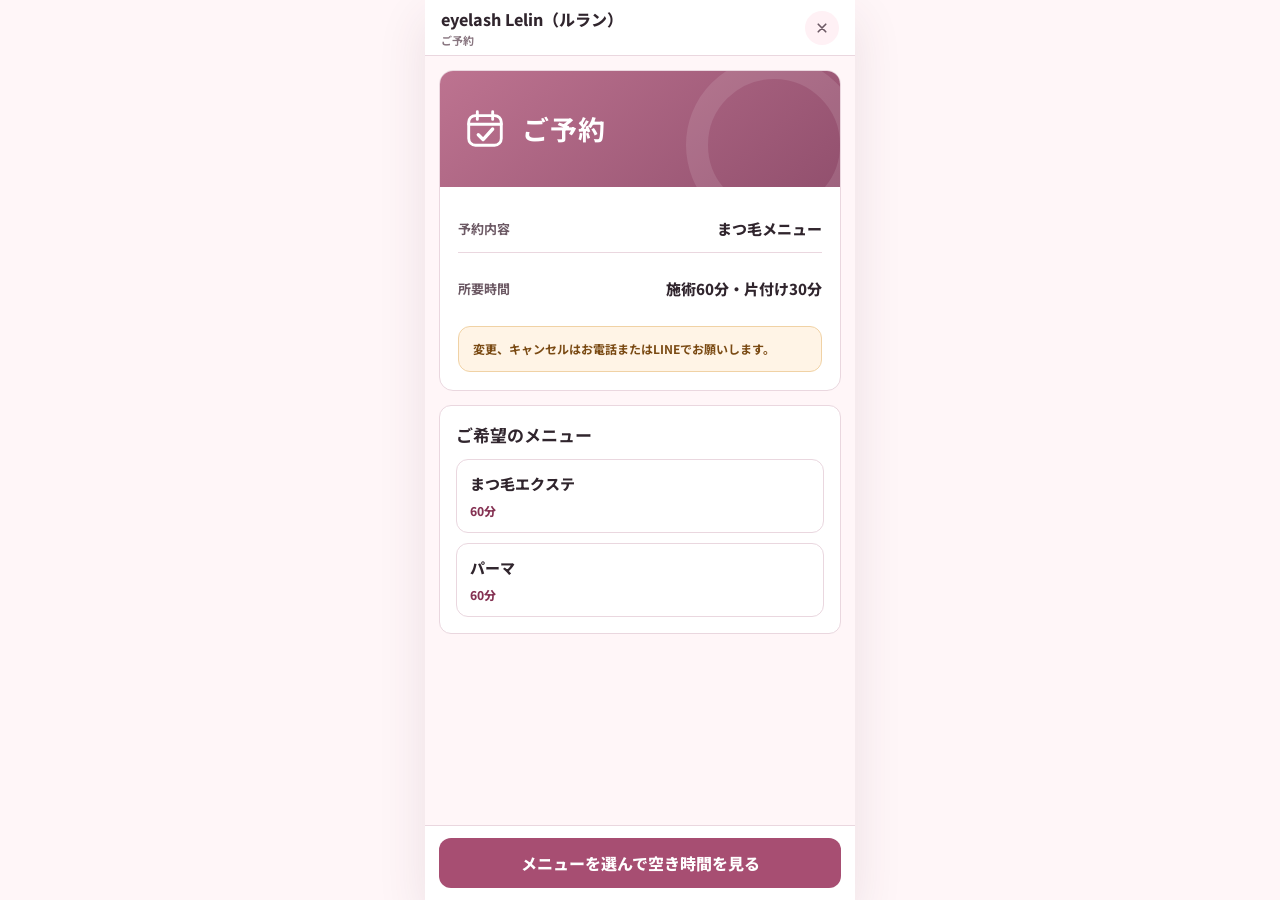
==== index.html @ 2c5849b0 "feat: prepare Lelin reservation frontend" ====
<!DOCTYPE html>
<html lang="ja">
<head>
  <meta charset="UTF-8">
  <script>
    // Hide transitional pages, but let LIFF consume the original URL before routing.
    (function () {
      var params = new URLSearchParams(window.location.search);
      var mode = params.get('mode');
      if (!mode && params.get('liff.state')) {
        try {
          var state = decodeURIComponent(params.get('liff.state'));
          var start = state.indexOf('?');
          mode = new URLSearchParams(start >= 0 ? state.slice(start + 1) : state.replace(/^\?/, '')).get('mode');
        } catch (error) { /* Leave malformed launches to the existing application. */ }
      }
      var authReturn = params.has('liff.state') || params.has('code') || params.has('liffClientId');
      var manage = mode === 'manage';
      try {
        var saved = JSON.parse(sessionStorage.getItem('reservationManagementLaunch') || 'null');
        if (!mode && authReturn && saved && Date.now() - saved.at < 600000 && Date.now() >= saved.at) manage = true;
        if (manage) sessionStorage.setItem('reservationManagementLaunch', JSON.stringify({at:Date.now()}));
        else if (!authReturn) sessionStorage.removeItem('reservationManagementLaunch');
      } catch (error) { /* Storage can be unavailable; URL routing remains usable. */ }
      window.reservationLaunch = {manage:manage, authReturn:authReturn};
      if (manage || authReturn) {
        document.documentElement.style.visibility = 'hidden';
      }
    })();
  </script>
  <meta name="viewport" content="width=device-width, initial-scale=1.0, viewport-fit=cover">
  <title>LINE予約</title>
  <link rel="preconnect" href="https://fonts.googleapis.com">
  <link rel="preconnect" href="https://fonts.gstatic.com" crossorigin>
  <link href="https://fonts.googleapis.com/css2?family=Noto+Sans+JP:wght@400;500;700;800&display=swap" rel="stylesheet">
  <link rel="stylesheet" href="style.css?v=20260829-1">
  <script src="config.js?v=20260907-1"></script>
</head>
<body>
  <main class="phone">
    <header class="topbar">
      <div class="topbar__title">
        <strong data-config="STORE_NAME">店舗名</strong>
        <span data-config="HEADER_SUBTITLE">予約受付</span>
      </div>
      <button class="topbar__close" type="button" aria-label="閉じる" data-action="close">
        <svg viewBox="0 0 24 24" fill="none" aria-hidden="true">
          <path d="M7 7l10 10M17 7L7 17" stroke="currentColor" stroke-width="2.2" stroke-linecap="round"/>
        </svg>
      </button>
    </header>


    <section class="screen is-active" data-screen="home">
      <div class="content">
        <article class="hero">
          <div class="hero__visual">
            <svg class="hero__icon" viewBox="0 0 48 48" fill="none" aria-hidden="true">
              <rect x="7" y="10" width="34" height="31" rx="7" stroke="currentColor" stroke-width="3"/>
              <path d="M7 19h34M16 6v8M32 6v8" stroke="currentColor" stroke-width="3" stroke-linecap="round"/>
              <path d="m17 30 5 5 10-11" stroke="currentColor" stroke-width="3.5" stroke-linecap="round" stroke-linejoin="round"/>
            </svg>
            <h1>ご予約</h1>
          </div>
          <div class="hero__body">
            <ul class="service-card">
              <li>
                <span>予約内容</span>
                <strong data-config="SERVICE_NAME">サービス名</strong>
              </li>
              <li>
                <span>所要時間</span>
                <strong data-config="SERVICE_DURATION_LABEL">60分</strong>
              </li>
            </ul>
            <p class="important-notice" data-config="RESERVATION_NOTICE">
              変更、キャンセルはお電話またはLINEでお願いします。
            </p>
          </div>
        </article>
        <section class="menu-section" id="menuSection" hidden>
          <h2>ご希望のメニュー</h2>
          <div class="menu-list" id="menuList"></div>
        </section>
      </div>
      <div class="fixed-action">
        <button class="primary" type="button" data-action="start" id="startButton">空き時間を見る</button>
      </div>
    </section>

    <section class="screen" data-screen="loading">
      <div class="loading" role="status" aria-live="polite">
        <div>
          <div class="spinner"></div>
          <h2>空き時間を確認しています</h2>
          <p>現在受付できる日時を読み込んでいます</p>
        </div>
      </div>
    </section>

    <section class="screen" data-screen="slots">
      <div class="content">
        <div class="step" aria-label="予約ステップ">
          <div class="step__item is-current"><span class="step__dot">1</span><span>日時</span></div>
          <div class="step__item"><span class="step__dot">2</span><span>入力</span></div>
          <div class="step__item"><span class="step__dot">3</span><span>完了</span></div>
        </div>

        <button class="text-button" type="button" data-action="home">戻る</button>
        <h2 class="page-title">ご来店日時をお選びください</h2>

        <div class="week-nav" aria-label="表示期間の切り替え">
          <button class="week-nav__button" type="button" data-action="prevWeek" id="prevWeekButton">前の週</button>
          <div class="week-nav__range" id="weekRange">表示期間</div>
          <button class="week-nav__button" type="button" data-action="nextWeek" id="nextWeekButton">次の週</button>
        </div>

        <div class="week-loading" id="weekLoading" role="status" aria-live="polite" hidden>
          <span class="mini-spinner"></span>
          <span>空き時間を読み込んでいます</span>
        </div>

        <section class="availability-card" aria-label="空き状況一覧">
          <div class="availability-card__head">
            <div>
              <strong id="slotHeading">直近1週間の空き時間</strong>
              <span>ご都合のよい○をタップしてください</span>
            </div>
            <div class="availability-legend">
              <div>○ 空き</div>
              <div>× 予約不可</div>
            </div>
          </div>
          <div class="availability-grid" id="availabilityGrid"></div>
        </section>
      </div>
    </section>

    <section class="screen" data-screen="form">
      <div class="content">
        <div class="step" aria-label="予約ステップ">
          <div class="step__item is-done"><span class="step__dot">1</span><span>日時</span></div>
          <div class="step__item is-current"><span class="step__dot">2</span><span>入力</span></div>
          <div class="step__item"><span class="step__dot">3</span><span>完了</span></div>
        </div>

        <h2 class="page-title">お客様情報の入力</h2>

        <form class="form-card" id="reservationForm" novalidate>
          <div class="selected">
            <div>
              <span>選択日時</span>
              <strong id="selectedDateTime">未選択</strong>
              <em id="selectedMenuName"></em>
            </div>
            <button class="text-button" type="button" data-action="backToSlots">変更</button>
          </div>

          <div class="fields">
            <div class="field">
              <label for="guestName">お名前</label>
              <input id="guestName" name="guestName" type="text" autocomplete="name" placeholder="お名前" maxlength="100" required>
              <small id="savedNameHint">初回のみお名前をご入力ください。次回から同じLINEアカウントで再利用できます。お名前はいつでも修正できます。</small>
            </div>
          </div>

          <div class="confirming" id="submitLoading" role="status" aria-live="polite">
            <span class="mini-spinner"></span>
            <span>選択した日時の空きを確認しています</span>
          </div>
          <p class="important-notice important-notice--form" data-config="RESERVATION_NOTICE">
            変更、キャンセルはお電話またはLINEでお願いします。
          </p>
        </form>
      </div>
      <div class="fixed-action">
        <button class="primary" type="submit" form="reservationForm" id="submitButton">予約を確定する</button>
      </div>
    </section>

    <section class="screen" data-screen="complete">
      <div class="content">
        <div class="step" aria-label="予約ステップ">
          <div class="step__item is-done"><span class="step__dot">1</span><span>日時</span></div>
          <div class="step__item is-done"><span class="step__dot">2</span><span>入力</span></div>
          <div class="step__item is-current"><span class="step__dot">3</span><span>完了</span></div>
        </div>

        <article class="complete-card">
          <div class="complete-mark" aria-hidden="true">
            <svg viewBox="0 0 24 24" fill="none">
              <path d="M5 12.5l4.2 4.2L19.5 6.5" stroke="currentColor" stroke-width="2.4" stroke-linecap="round" stroke-linejoin="round"/>
            </svg>
          </div>
          <h2 id="completeHeading">ご予約ありがとうございます</h2>
          <dl class="complete-summary">
            <div id="completeReservationRow">
              <dt>予約番号</dt>
              <dd id="completeReservationId">-</dd>
            </div>
            <div>
              <dt>日時</dt>
              <dd id="completeDateTime">未選択</dd>
            </div>
            <div>
              <dt>お名前</dt>
              <dd id="completeName">未入力</dd>
            </div>
          </dl>
        </article>
        <p class="contact-note">変更、キャンセルはお電話またはLINEでお願いします。<br><a href="tel:0276613520">0276613520</a></p>
      </div>
      <div class="fixed-action">
        <button class="secondary" type="button" data-action="restart">別の日時を予約する</button>
      </div>
    </section>
  </main>

  <div class="toast" id="toast" role="alert"></div>
  <script src="api-client.js?v=20260907-errors"></script>
  <script src="time-utils.js?v=20260827-1"></script>
  <script src="app.js?v=20260909-slot-display"></script>
</body>
</html>
---- style.css ----
:root {
  --line: #a74e72;
  --line-dark: #853253;
  --ink: #30252d;
  --sub: #6c5964;
  --weak: #897680;
  --bg: #fff6f8;
  --paper: #ffffff;
  --soft: #fff1f5;
  --soft-green: #fce7ef;
  --border: #ead7df;
  --border-strong: #d6b7c4;
  --danger: #b74b55;
  --danger-bg: #fff0f1;
  --amber: #b36a1d;
  --amber-bg: #fff4e6;
  --radius: 12px;
  --shadow: 0 18px 46px rgba(84, 41, 60, 0.11);
}
[hidden] {
  display: none !important;
}

* { box-sizing: border-box; }
html, body { min-height: 100%; margin: 0; }
body {
  font-family: "Noto Sans JP", "Yu Gothic", "Meiryo", sans-serif;
  color: var(--ink);
  background: var(--bg);
  letter-spacing: 0;
}
button, input, textarea { font: inherit; }
button { border: 0; cursor: pointer; }
button:disabled { cursor: not-allowed; }

.phone {
  width: min(100%, 430px);
  min-height: 100vh;
  margin: 0 auto;
  background: var(--paper);
  box-shadow: var(--shadow);
}
.topbar {
  position: sticky;
  top: 0;
  z-index: 5;
  display: flex;
  align-items: center;
  justify-content: space-between;
  height: 56px;
  padding: 0 16px;
  border-bottom: 1px solid var(--border);
  background: rgba(255,255,255,0.96);
}
.topbar__title { min-width: 0; }
.topbar__title strong {
  display: block;
  overflow: hidden;
  color: var(--ink);
  font-size: 16px;
  font-weight: 800;
  text-overflow: ellipsis;
  white-space: nowrap;
}
.topbar__title span {
  display: block;
  margin-top: 1px;
  color: var(--weak);
  font-size: 11px;
  font-weight: 700;
}
.topbar__close {
  display: grid;
  flex: 0 0 34px;
  width: 34px;
  height: 34px;
  place-items: center;
  border-radius: 50%;
  background: var(--soft);
  color: var(--sub);
}
.topbar__close svg { width: 18px; height: 18px; }

.screen {
  display: none;
  min-height: calc(100vh - 56px);
  background: var(--bg);
}
.screen.is-active { display: block; }
.content { padding: 14px 14px 104px; }

.preview-notice {
  margin: 12px 14px 0;
  padding: 10px 12px;
  border: 1px solid #f2d58a;
  border-radius: 10px;
  background: #fff8e5;
  color: #72520b;
  font-size: 13px;
  font-weight: 700;
  text-align: center;
}
.contact-note {
  margin: 16px 2px;
  padding: 16px;
  border: 1px solid var(--border);
  border-radius: var(--radius);
  background: var(--paper);
  color: var(--sub);
  line-height: 1.8;
  text-align: center;
}
.contact-note a { color: var(--line-dark); font-weight: 800; }
#savedNameHint { color: var(--sub); font-size: 12px; line-height: 1.6; }

.hero {
  overflow: hidden;
  border: 1px solid var(--border);
  border-radius: 14px;
  background: var(--paper);
}
.hero__visual {
  position: relative;
  display: flex;
  min-height: 116px;
  align-items: center;
  gap: 14px;
  padding: 20px 22px;
  overflow: hidden;
  background: linear-gradient(140deg, #bd7390, #92506e);
  color: #fff;
}
.hero__visual::after {
  position: absolute;
  right: -22px;
  bottom: -46px;
  width: 132px;
  height: 132px;
  border: 22px solid rgba(255,255,255,0.11);
  border-radius: 50%;
  content: "";
}
.hero__icon {
  position: relative;
  z-index: 1;
  width: 46px;
  height: 46px;
  flex: 0 0 auto;
}
.hero h1 {
  position: relative;
  z-index: 1;
  margin: 0;
  font-size: 27px;
  line-height: 1.3;
  letter-spacing: 0.04em;
}
.hero__body { padding: 18px; }
.service-card {
  display: grid;
  gap: 12px;
  margin: 0;
  padding: 0;
  list-style: none;
}
.service-card li {
  display: flex;
  align-items: center;
  justify-content: space-between;
  gap: 12px;
  padding: 13px 0;
  border-bottom: 1px solid var(--border);
}
.service-card li:last-child { border-bottom: 0; }
.service-card span {
  color: var(--sub);
  font-size: 13px;
  font-weight: 700;
}
.service-card strong {
  color: var(--ink);
  font-size: 15px;
  font-weight: 800;
  text-align: right;
}
.menu-section {
  margin-top: 14px;
  padding: 16px;
  border: 1px solid var(--border);
  border-radius: 12px;
  background: var(--paper);
}
.menu-section h2 {
  margin: 0 0 12px;
  font-size: 17px;
  letter-spacing: 0;
}
.menu-list {
  display: grid;
  gap: 10px;
}
.menu-card {
  width: 100%;
  padding: 13px;
  border: 1px solid var(--border);
  border-radius: var(--radius);
  background: #fff;
  color: var(--ink);
  text-align: left;
}
.menu-card.is-selected {
  border-color: var(--line);
  background: var(--soft-green);
  box-shadow: inset 0 0 0 1px var(--line);
}
.menu-card strong {
  display: block;
  font-size: 15px;
  font-weight: 800;
}
.menu-card span {
  display: block;
  margin-top: 5px;
  color: var(--sub);
  font-size: 12px;
  font-weight: 700;
  line-height: 1.55;
}
.menu-card small {
  display: block;
  margin-top: 8px;
  color: var(--line-dark);
  font-size: 12px;
  font-weight: 800;
}
.extension-menu {
  display: grid;
  gap: 12px;
}
.extension-menu__base {
  padding: 13px;
  border: 1px solid var(--border);
  border-radius: var(--radius);
  background: var(--soft-green);
}
.extension-menu__base span,
.extension-menu__base strong,
.extension-menu__base small {
  display: block;
}
.extension-menu__base span {
  color: var(--sub);
  font-size: 11px;
  font-weight: 800;
}
.extension-menu__base strong {
  margin-top: 4px;
  font-size: 16px;
}
.extension-menu__base small {
  margin-top: 6px;
  color: var(--line-dark);
  font-size: 12px;
  font-weight: 800;
}
.extension-menu label {
  font-size: 13px;
  font-weight: 800;
}
.extension-menu__select {
  width: 100%;
  min-height: 48px;
  padding: 0 12px;
  border: 1px solid var(--border);
  border-radius: var(--radius);
  background: #fff;
  color: var(--ink);
  font: inherit;
  font-weight: 700;
}
.extension-menu__select:focus {
  border-color: var(--line);
  outline: 2px solid rgba(40, 156, 113, 0.16);
}
.extension-menu p {
  margin: -2px 0 0;
  color: var(--sub);
  font-size: 12px;
  font-weight: 700;
  line-height: 1.55;
}

.fixed-action {
  position: fixed;
  right: 0;
  bottom: 0;
  left: 0;
  z-index: 4;
  width: min(100%, 430px);
  margin: 0 auto;
  padding: 12px 14px calc(12px + env(safe-area-inset-bottom));
  border-top: 1px solid var(--border);
  background: rgba(255,255,255,0.98);
}
.primary, .secondary, .text-button {
  display: inline-flex;
  align-items: center;
  justify-content: center;
  width: 100%;
  min-height: 50px;
  border-radius: var(--radius);
  font-weight: 800;
  letter-spacing: 0;
}
.primary { background: var(--line); color: #fff; }
.primary:active { background: var(--line-dark); }
.secondary {
  border: 1px solid var(--border-strong);
  background: var(--paper);
  color: var(--ink);
}
.text-button {
  width: auto;
  min-height: 36px;
  padding: 0 4px;
  background: transparent;
  color: var(--sub);
  font-size: 14px;
}

.step {
  display: grid;
  grid-template-columns: repeat(3, 1fr);
  gap: 8px;
  padding: 12px 2px 16px;
}
.step__item {
  display: grid;
  gap: 6px;
  justify-items: center;
  color: var(--weak);
  font-size: 11px;
  font-weight: 800;
}
.step__dot {
  display: grid;
  width: 28px;
  height: 28px;
  place-items: center;
  border: 1px solid var(--border-strong);
  border-radius: 50%;
  background: var(--paper);
  color: inherit;
  font-size: 12px;
}
.step__item.is-current,
.step__item.is-done { color: var(--line-dark); }
.step__item.is-current .step__dot,
.step__item.is-done .step__dot {
  border-color: var(--line);
  background: var(--line);
  color: #fff;
}

.page-title {
  margin: 2px 0 14px;
  font-size: 24px;
  line-height: 1.35;
  letter-spacing: 0;
}
.loading {
  display: grid;
  min-height: calc(100vh - 56px);
  place-items: center;
  padding: 28px;
  text-align: center;
}
.spinner, .mini-spinner {
  border: 4px solid #dff4e8;
  border-top-color: var(--line);
  border-radius: 50%;
  animation: spin 0.82s linear infinite;
}
.spinner { width: 58px; height: 58px; margin: 0 auto 18px; }
.mini-spinner { width: 18px; height: 18px; border-width: 3px; }
@keyframes spin { to { transform: rotate(360deg); } }
.loading h2 { margin: 0; font-size: 21px; letter-spacing: 0; }
.loading p {
  margin: 8px 0 0;
  color: var(--sub);
  font-size: 13px;
  font-weight: 700;
}

.notice {
  display: flex;
  align-items: center;
  gap: 8px;
  margin: 0 0 12px;
  padding: 10px 12px;
  border: 1px solid #f0d2a5;
  border-radius: var(--radius);
  background: var(--amber-bg);
  color: var(--amber);
  font-size: 12px;
  font-weight: 800;
}
.important-notice {
  margin: 14px 0 0;
  padding: 12px 14px;
  border: 1px solid #f0d2a5;
  border-radius: var(--radius);
  background: var(--amber-bg);
  color: #7a4a13;
  font-size: 12px;
  font-weight: 700;
  line-height: 1.7;
}
.important-notice--form {
  margin: 18px 18px 0;
}
.week-nav {
  display: grid;
  grid-template-columns: 82px 1fr 82px;
  gap: 8px;
  align-items: center;
  margin: 0 0 12px;
}
.week-nav__button {
  min-height: 38px;
  border: 1px solid var(--border-strong);
  border-radius: var(--radius);
  background: var(--paper);
  color: var(--ink);
  font-size: 12px;
  font-weight: 800;
}
.week-nav__button:disabled {
  border-color: var(--border);
  background: #f3f6f4;
  color: var(--weak);
}
.week-nav__range {
  min-width: 0;
  color: var(--ink);
  font-size: 14px;
  font-weight: 800;
  line-height: 1.35;
  text-align: center;
}
.week-loading {
  display: flex;
  align-items: center;
  justify-content: center;
  gap: 8px;
  min-height: 38px;
  margin: -4px 0 12px;
  color: var(--sub);
  font-size: 12px;
  font-weight: 800;
}
.availability-card {
  overflow: hidden;
  border: 1px solid var(--border);
  border-radius: 12px;
  background: var(--paper);
}
.availability-card__head {
  display: flex;
  align-items: flex-start;
  justify-content: space-between;
  gap: 10px;
  padding: 13px 14px;
  border-bottom: 1px solid var(--border);
}
.availability-card__head strong {
  display: block;
  font-size: 15px;
  font-weight: 800;
}
.availability-card__head span {
  display: block;
  margin-top: 4px;
  color: var(--sub);
  font-size: 12px;
  font-weight: 700;
}
.availability-card__head .availability-inquiry-note {
  max-width: 520px;
  margin-top: 8px;
  color: #8a5a15;
  font-size: 11px;
  line-height: 1.6;
}
.availability-legend {
  flex: 0 0 auto;
  color: var(--sub);
  font-size: 11px;
  font-weight: 800;
  line-height: 1.7;
  text-align: right;
}
.availability-grid {
  display: grid;
  grid-template-columns: 49px repeat(7, minmax(37px, 1fr));
  width: 100%;
}
.availability-cell {
  display: grid;
  place-items: center;
  min-height: 43px;
  border-right: 1px solid var(--border);
  border-bottom: 1px solid var(--border);
  background: var(--paper);
  color: var(--ink);
  text-align: center;
}
.availability-cell:nth-child(8n) { border-right: 0; }
.availability-cell.is-head {
  min-height: 54px;
  background: var(--soft);
  font-size: 11px;
  font-weight: 800;
  line-height: 1.35;
}
.availability-cell.is-head span { display: block; }
.availability-cell.is-head small {
  color: var(--sub);
  font-size: 10px;
  font-weight: 700;
}
.availability-cell.is-time {
  background: var(--soft);
  color: var(--sub);
  font-size: 12px;
  font-weight: 800;
}
.availability-button {
  width: 100%;
  height: 100%;
  min-height: 43px;
  background: transparent;
  color: var(--line-dark);
  font-size: 21px;
  font-weight: 800;
  line-height: 1;
}
.availability-button.is-open:active { background: var(--soft-green); }
.availability-button.is-booked { color: var(--weak); }
.availability-button:disabled { background: #f7f8f7; }

.form-card, .complete-card {
  border: 1px solid var(--border);
  border-radius: 12px;
  background: var(--paper);
}
.selected {
  display: flex;
  align-items: center;
  justify-content: space-between;
  gap: 12px;
  padding: 14px 16px;
  border-bottom: 1px solid var(--border);
  background: var(--soft-green);
}
.selected span {
  display: block;
  color: var(--sub);
  font-size: 12px;
  font-weight: 800;
}
.selected strong {
  display: block;
  margin-top: 4px;
  font-size: 16px;
  font-weight: 800;
  line-height: 1.45;
}
.selected em {
  display: block;
  margin-top: 4px;
  color: var(--sub);
  font-size: 12px;
  font-style: normal;
  font-weight: 800;
}
.fields {
  display: grid;
  gap: 14px;
  padding: 16px;
}
.field { display: grid; gap: 7px; }
.field label, .payment-field legend {
  font-size: 13px;
  font-weight: 800;
}
.field input, .field textarea {
  width: 100%;
  border: 1px solid var(--border-strong);
  border-radius: var(--radius);
  background: #fff;
  color: var(--ink);
  outline: 0;
}
.field input { height: 48px; padding: 0 13px; }
.field textarea {
  min-height: 86px;
  padding: 12px 13px;
  resize: vertical;
}
.field input:focus, .field textarea:focus {
  border-color: var(--line);
  box-shadow: 0 0 0 4px rgba(167,78,114,0.13);
}
.payment-field {
  display: grid;
  gap: 9px;
  margin: 2px 0 0;
  padding: 0;
  border: 0;
}
.payment-option {
  display: grid;
  grid-template-columns: 22px 1fr;
  gap: 10px;
  align-items: start;
  padding: 12px;
  border: 1px solid var(--border);
  border-radius: var(--radius);
  background: #fff;
}
.payment-option input { margin-top: 4px; accent-color: var(--line); }
.payment-option strong {
  display: block;
  font-size: 14px;
  font-weight: 800;
}
.payment-option small {
  display: block;
  margin-top: 3px;
  color: var(--sub);
  font-size: 12px;
  font-weight: 700;
  line-height: 1.5;
}
.confirming {
  display: none;
  align-items: center;
  gap: 10px;
  margin: 0 16px 16px;
  padding: 11px 12px;
  border-radius: var(--radius);
  background: var(--soft);
  color: var(--sub);
  font-size: 12px;
  font-weight: 800;
}
.confirming.is-visible { display: flex; }
.complete-card {
  padding: 28px 18px 20px;
  text-align: center;
}
.complete-mark {
  display: grid;
  width: 72px;
  height: 72px;
  place-items: center;
  margin: 0 auto 18px;
  border-radius: 50%;
  background: var(--soft-green);
  color: var(--line-dark);
}
.complete-mark svg { width: 38px; height: 38px; }
.complete-card h2 {
  margin: 0;
  font-size: 24px;
  letter-spacing: 0;
}
.complete-summary {
  display: grid;
  gap: 10px;
  margin: 22px 0 0;
  padding: 14px;
  border-radius: var(--radius);
  background: var(--soft);
  text-align: left;
}
.complete-summary div {
  display: grid;
  grid-template-columns: 76px 1fr;
  gap: 10px;
  align-items: start;
}
.complete-summary dt {
  color: var(--sub);
  font-size: 13px;
  font-weight: 800;
}
.complete-summary dd {
  margin: 0;
  font-size: 14px;
  font-weight: 800;
  line-height: 1.5;
  word-break: break-word;
}
.toast {
  position: fixed;
  right: 14px;
  bottom: 86px;
  left: 14px;
  z-index: 8;
  width: min(calc(100% - 28px), 402px);
  margin: 0 auto;
  padding: 12px 14px;
  border: 1px solid #f0c6cb;
  border-radius: var(--radius);
  background: var(--danger-bg);
  color: var(--danger);
  font-size: 13px;
  font-weight: 800;
  opacity: 0;
  pointer-events: none;
  transform: translateY(8px);
  transition: opacity 0.16s ease, transform 0.16s ease;
}
.toast.is-visible {
  opacity: 1;
  transform: translateY(0);
}
@media (max-width: 430px) {
  .phone { width: 100%; box-shadow: none; }
}

.management-page { min-height: 100vh; }
.management-content { padding: 14px 14px 40px; }
.management-hero {
  display: flex;
  align-items: center;
  gap: 14px;
  margin-bottom: 14px;
  padding: 19px 18px;
  border-radius: 14px;
  background: linear-gradient(140deg, #bd7390, #92506e);
  color: #fff;
}
.management-hero__icon {
  display: grid;
  width: 48px;
  height: 48px;
  flex: 0 0 48px;
  place-items: center;
  border-radius: 12px;
  background: rgba(255,255,255,0.16);
}
.management-hero__icon svg { width: 32px; height: 32px; }
.management-hero h1 { margin: 0; font-size: 19px; line-height: 1.4; }
.management-hero p { margin: 5px 0 0; font-size: 12px; font-weight: 700; opacity: 0.92; }
.management-heading { margin: 0 0 10px; font-size: 18px; }
.management-policy {
  margin: -2px 0 12px;
  color: var(--sub);
  font-size: 12px;
  font-weight: 700;
  line-height: 1.65;
}
.management-loading {
  display: grid;
  min-height: 260px;
  place-items: center;
  align-content: center;
  gap: 15px;
  border: 1px solid var(--border);
  border-radius: 12px;
  background: #fff;
  color: var(--sub);
}
.management-loading .spinner { margin: 0; }
.reservation-list { display: grid; gap: 12px; }
.reservation-card {
  overflow: hidden;
  border: 1px solid var(--border);
  border-radius: 12px;
  background: #fff;
}
.reservation-card__head {
  display: flex;
  align-items: center;
  justify-content: space-between;
  gap: 10px;
  padding: 11px 14px;
  border-bottom: 1px solid var(--border);
  background: var(--soft-green);
}
.reservation-card__head span { color: var(--sub); font-size: 11px; font-weight: 700; }
.reservation-card__head strong {
  padding: 3px 8px;
  border-radius: 999px;
  background: var(--line);
  color: #fff;
  font-size: 11px;
}
.reservation-card__details { display: grid; gap: 10px; margin: 0; padding: 15px 14px; }
.reservation-card__details div { display: grid; grid-template-columns: 72px 1fr; gap: 8px; }
.reservation-card__details dt { color: var(--sub); font-size: 12px; font-weight: 800; }
.reservation-card__details dd { margin: 0; font-size: 14px; font-weight: 800; line-height: 1.55; }
.cancel-button {
  width: calc(100% - 28px);
  min-height: 45px;
  margin: 0 14px 14px;
  border: 1px solid #df9fa5;
  border-radius: var(--radius);
  background: #fff;
  color: var(--danger);
  font-weight: 800;
}
.reservation-card__deadline {
  margin: 0 14px 14px;
  padding: 11px 12px;
  border-radius: var(--radius);
  background: var(--amber-bg);
  color: #7a4a13;
  font-size: 12px;
  font-weight: 700;
  line-height: 1.65;
}
.management-message {
  padding: 28px 18px;
  border: 1px solid var(--border);
  border-radius: 12px;
  background: #fff;
  text-align: center;
}
.management-message h2 { margin: 0; font-size: 21px; }
.management-message p { margin: 10px 0 20px; color: var(--sub); font-size: 13px; font-weight: 700; line-height: 1.7; }
#cancelledSummary { white-space: pre-line; }
.management-message .secondary { margin-top: 10px; }
.management-message--error { border-color: #f0c6cb; }
.management-link { margin-top: 20px; text-decoration: none; }
.modal-backdrop {
  position: fixed;
  inset: 0;
  z-index: 20;
  display: grid;
  place-items: center;
  padding: 20px;
  background: rgba(16,23,20,0.52);
}
.cancel-modal {
  width: min(100%, 390px);
  padding: 22px 18px 18px;
  border-radius: 14px;
  background: #fff;
  box-shadow: 0 24px 70px rgba(0,0,0,0.24);
}
.cancel-modal h2 { margin: 0; font-size: 20px; line-height: 1.45; }
.cancel-modal > p { margin: 12px 0 0; color: var(--ink); font-size: 14px; font-weight: 800; line-height: 1.65; }
.cancel-modal .cancel-modal__note { color: var(--danger); font-size: 12px; font-weight: 700; }
.cancel-modal__actions { display: grid; grid-template-columns: 1fr 1fr; gap: 9px; margin-top: 20px; }
.danger-button {
  min-height: 50px;
  border-radius: var(--radius);
  background: var(--danger);
  color: #fff;
  font-weight: 800;
}
.danger-button:disabled { opacity: 0.58; }
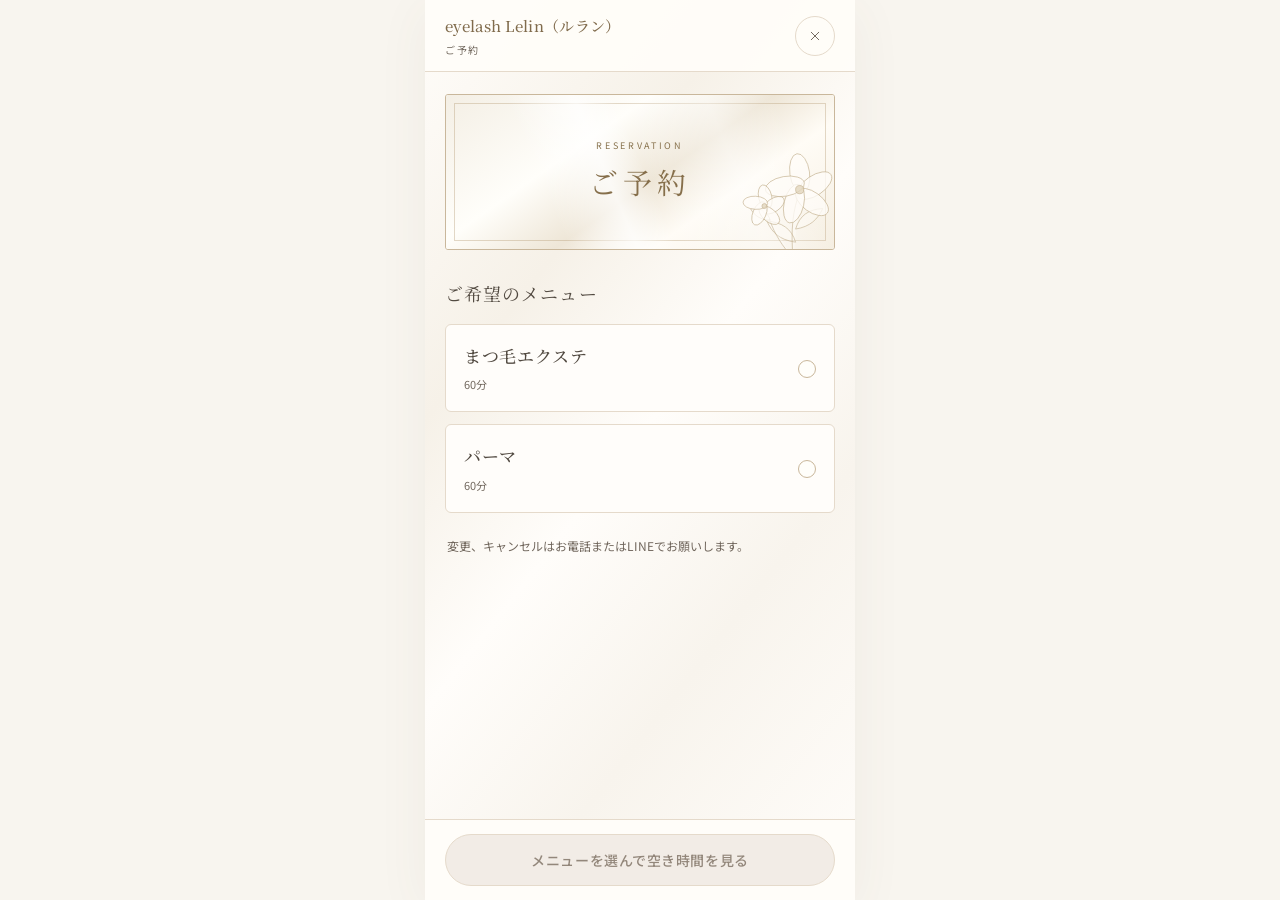
==== commit 2f0fb96a: "Align booking design with Lelin LINE theme" ====
--- a/index.html
+++ b/index.html
@@ -29,11 +29,12 @@
     })();
   </script>
   <meta name="viewport" content="width=device-width, initial-scale=1.0, viewport-fit=cover">
-  <title>LINE予約</title>
+  <meta name="theme-color" content="#f8f5ef">
+  <title>ご予約 | eyelash Lelin</title>
   <link rel="preconnect" href="https://fonts.googleapis.com">
   <link rel="preconnect" href="https://fonts.gstatic.com" crossorigin>
-  <link href="https://fonts.googleapis.com/css2?family=Noto+Sans+JP:wght@400;500;700;800&display=swap" rel="stylesheet">
-  <link rel="stylesheet" href="style.css?v=20260829-1">
+  <link href="https://fonts.googleapis.com/css2?family=Noto+Sans+JP:wght@400;500&family=Noto+Serif+JP:wght@400;500&display=swap" rel="stylesheet">
+  <link rel="stylesheet" href="style.css?v=20260929-lelin-1">
   <script src="config.js?v=20260907-1"></script>
 </head>
 <body>
@@ -45,7 +46,7 @@
       </div>
       <button class="topbar__close" type="button" aria-label="閉じる" data-action="close">
         <svg viewBox="0 0 24 24" fill="none" aria-hidden="true">
-          <path d="M7 7l10 10M17 7L7 17" stroke="currentColor" stroke-width="2.2" stroke-linecap="round"/>
+          <path d="M7 7l10 10M17 7L7 17" stroke="currentColor" stroke-width="1.3" stroke-linecap="round"/>
         </svg>
       </button>
     </header>
@@ -55,33 +56,35 @@
       <div class="content">
         <article class="hero">
           <div class="hero__visual">
-            <svg class="hero__icon" viewBox="0 0 48 48" fill="none" aria-hidden="true">
-              <rect x="7" y="10" width="34" height="31" rx="7" stroke="currentColor" stroke-width="3"/>
-              <path d="M7 19h34M16 6v8M32 6v8" stroke="currentColor" stroke-width="3" stroke-linecap="round"/>
-              <path d="m17 30 5 5 10-11" stroke="currentColor" stroke-width="3.5" stroke-linecap="round" stroke-linejoin="round"/>
+            <svg class="hero__flower" viewBox="0 0 140 160" fill="none" aria-hidden="true">
+              <g stroke="currentColor" stroke-width="0.75" fill="#fffdf9" fill-opacity="0.78">
+                <path d="M72 154c-3-38-1-60 9-86M75 132c-20-3-29-12-35-26 18 2 30 9 35 26ZM75 116c18-3 27-12 33-25-17 1-28 8-33 25Z" fill-opacity="0.28"/>
+                <ellipse cx="80" cy="48" rx="12" ry="24" transform="rotate(-8 80 48)"/>
+                <ellipse cx="98" cy="63" rx="12" ry="24" transform="rotate(56 98 63)"/>
+                <ellipse cx="95" cy="83" rx="12" ry="23" transform="rotate(126 95 83)"/>
+                <ellipse cx="73" cy="85" rx="12" ry="24" transform="rotate(193 73 85)"/>
+                <ellipse cx="62" cy="64" rx="12" ry="24" transform="rotate(260 62 64)"/>
+                <circle cx="80" cy="68" r="5" fill="#e2d5bb"/>
+                <path d="M71 150c-12-13-21-27-28-46M44 105c-11 0-19-5-24-14 12-1 21 4 24 14Z" fill-opacity="0.28"/>
+                <ellipse cx="38" cy="77" rx="8" ry="15" transform="rotate(-13 38 77)"/>
+                <ellipse cx="48" cy="87" rx="8" ry="15" transform="rotate(56 48 87)"/>
+                <ellipse cx="43" cy="99" rx="8" ry="15" transform="rotate(130 43 99)"/>
+                <ellipse cx="31" cy="97" rx="8" ry="15" transform="rotate(203 31 97)"/>
+                <ellipse cx="26" cy="84" rx="8" ry="15" transform="rotate(273 26 84)"/>
+                <circle cx="37" cy="88" r="3" fill="#e2d5bb"/>
+              </g>
             </svg>
+            <span class="hero__eyebrow" aria-hidden="true">RESERVATION</span>
             <h1>ご予約</h1>
-          </div>
-          <div class="hero__body">
-            <ul class="service-card">
-              <li>
-                <span>予約内容</span>
-                <strong data-config="SERVICE_NAME">サービス名</strong>
-              </li>
-              <li>
-                <span>所要時間</span>
-                <strong data-config="SERVICE_DURATION_LABEL">60分</strong>
-              </li>
-            </ul>
-            <p class="important-notice" data-config="RESERVATION_NOTICE">
-              変更、キャンセルはお電話またはLINEでお願いします。
-            </p>
           </div>
         </article>
         <section class="menu-section" id="menuSection" hidden>
           <h2>ご希望のメニュー</h2>
           <div class="menu-list" id="menuList"></div>
         </section>
+        <p class="home-policy" data-config="RESERVATION_NOTICE">
+          変更、キャンセルはお電話またはLINEでお願いします。
+        </p>
       </div>
       <div class="fixed-action">
         <button class="primary" type="button" data-action="start" id="startButton">空き時間を見る</button>
@@ -192,7 +195,7 @@
               <path d="M5 12.5l4.2 4.2L19.5 6.5" stroke="currentColor" stroke-width="2.4" stroke-linecap="round" stroke-linejoin="round"/>
             </svg>
           </div>
-          <h2 id="completeHeading">ご予約ありがとうございます</h2>
+          <h2 id="completeHeading"><span>ご予約</span><wbr><span>ありがとうございます</span></h2>
           <dl class="complete-summary">
             <div id="completeReservationRow">
               <dt>予約番号</dt>
--- a/style.css
+++ b/style.css
@@ -1,736 +1,200 @@
 :root {
-  --line: #a74e72;
-  --line-dark: #853253;
-  --ink: #30252d;
-  --sub: #6c5964;
-  --weak: #897680;
-  --bg: #fff6f8;
-  --paper: #ffffff;
-  --soft: #fff1f5;
-  --soft-green: #fce7ef;
-  --border: #ead7df;
-  --border-strong: #d6b7c4;
-  --danger: #b74b55;
-  --danger-bg: #fff0f1;
-  --amber: #b36a1d;
-  --amber-bg: #fff4e6;
-  --radius: 12px;
-  --shadow: 0 18px 46px rgba(84, 41, 60, 0.11);
-}
-[hidden] {
-  display: none !important;
-}
-
+  --line: #af9575;
+  --line-dark: #786347;
+  --ink: #514940;
+  --sub: #71675d;
+  --weak: #958c82;
+  --bg: #f8f5ef;
+  --paper: #fffdfa;
+  --soft: #f5f0e9;
+  --soft-green: #f4e8e4;
+  --border: #e5dacb;
+  --border-strong: #c9b79b;
+  --danger: #995457;
+  --danger-bg: #fff4f2;
+  --amber: #846b49;
+  --amber-bg: #f8f2e8;
+  --radius: 6px;
+  --shadow: 0 10px 50px rgba(107, 90, 65, 0.06);
+  --serif: "Noto Serif JP", "Yu Mincho", "Hiragino Mincho ProN", serif;
+}
+[hidden] { display: none !important; }
 * { box-sizing: border-box; }
 html, body { min-height: 100%; margin: 0; }
 body {
   font-family: "Noto Sans JP", "Yu Gothic", "Meiryo", sans-serif;
+  font-size: 14px;
+  font-weight: 400;
+  line-height: 1.7;
   color: var(--ink);
   background: var(--bg);
-  letter-spacing: 0;
-}
-button, input, textarea { font: inherit; }
-button { border: 0; cursor: pointer; }
+  -webkit-text-size-adjust: 100%;
+}
+button, input, textarea, select { font: inherit; }
+button { border: 0; cursor: pointer; -webkit-tap-highlight-color: transparent; }
 button:disabled { cursor: not-allowed; }
-
+button:focus-visible, a:focus-visible { outline: 2px solid var(--line-dark); outline-offset: 3px; }
+h1, h2 { font-family: var(--serif); font-weight: 400; }
 .phone {
   width: min(100%, 430px);
   min-height: 100vh;
   margin: 0 auto;
-  background: var(--paper);
+  background: linear-gradient(128deg, #fffdfa 0%, #f6f1e8 29%, #fffdfa 49%, #f8f4ed 70%, #fffdfa 100%);
   box-shadow: var(--shadow);
 }
 .topbar {
-  position: sticky;
-  top: 0;
-  z-index: 5;
-  display: flex;
-  align-items: center;
-  justify-content: space-between;
-  height: 56px;
-  padding: 0 16px;
+  position: sticky; top: 0; z-index: 5;
+  display: flex; align-items: center; justify-content: space-between;
+  min-height: 72px; gap: 10px; padding: 12px 20px;
   border-bottom: 1px solid var(--border);
-  background: rgba(255,255,255,0.96);
+  background: rgba(255, 253, 249, 0.96);
 }
 .topbar__title { min-width: 0; }
 .topbar__title strong {
-  display: block;
-  overflow: hidden;
-  color: var(--ink);
-  font-size: 16px;
-  font-weight: 800;
-  text-overflow: ellipsis;
-  white-space: nowrap;
-}
-.topbar__title span {
-  display: block;
-  margin-top: 1px;
-  color: var(--weak);
-  font-size: 11px;
-  font-weight: 700;
-}
+  display: block; color: #806b4c;
+  font-family: var(--serif); font-size: 15px; font-weight: 500; letter-spacing: 0.02em;
+}
+.topbar__title span { display: block; margin-top: 2px; color: var(--sub); font-size: 10px; letter-spacing: 0.15em; }
 .topbar__close {
-  display: grid;
-  flex: 0 0 34px;
-  width: 34px;
-  height: 34px;
-  place-items: center;
-  border-radius: 50%;
-  background: var(--soft);
-  color: var(--sub);
+  display: grid; width: 40px; height: 40px; flex: 0 0 40px; place-items: center;
+  border: 1px solid var(--border); border-radius: 50%; background: transparent; color: var(--sub);
 }
 .topbar__close svg { width: 18px; height: 18px; }
-
-.screen {
-  display: none;
-  min-height: calc(100vh - 56px);
-  background: var(--bg);
-}
+.screen { display: none; min-height: calc(100vh - 72px); }
 .screen.is-active { display: block; }
-.content { padding: 14px 14px 104px; }
-
-.preview-notice {
-  margin: 12px 14px 0;
-  padding: 10px 12px;
-  border: 1px solid #f2d58a;
-  border-radius: 10px;
-  background: #fff8e5;
-  color: #72520b;
-  font-size: 13px;
-  font-weight: 700;
-  text-align: center;
-}
-.contact-note {
-  margin: 16px 2px;
-  padding: 16px;
-  border: 1px solid var(--border);
-  border-radius: var(--radius);
-  background: var(--paper);
-  color: var(--sub);
-  line-height: 1.8;
-  text-align: center;
-}
-.contact-note a { color: var(--line-dark); font-weight: 800; }
-#savedNameHint { color: var(--sub); font-size: 12px; line-height: 1.6; }
-
-.hero {
-  overflow: hidden;
-  border: 1px solid var(--border);
-  border-radius: 14px;
-  background: var(--paper);
-}
+.content { padding: 22px 20px calc(116px + env(safe-area-inset-bottom)); }
+.hero { border: 1px solid var(--border-strong); border-radius: 3px; overflow: hidden; }
 .hero__visual {
-  position: relative;
-  display: flex;
-  min-height: 116px;
-  align-items: center;
-  gap: 14px;
-  padding: 20px 22px;
-  overflow: hidden;
-  background: linear-gradient(140deg, #bd7390, #92506e);
-  color: #fff;
+  position: relative; display: flex; flex-direction: column; align-items: center; justify-content: center;
+  min-height: 154px; padding: 27px 22px; overflow: hidden;
+  background: linear-gradient(145deg, #f4efe5 0%, #fffefa 34%, #eee6d7 54%, #fffcf6 70%, #f5eee1 100%);
+  color: #866f4b;
+}
+.hero__visual::before {
+  content: ""; position: absolute; inset: 8px; border: 1px solid rgba(183, 159, 120, 0.4); pointer-events: none;
 }
 .hero__visual::after {
-  position: absolute;
-  right: -22px;
-  bottom: -46px;
-  width: 132px;
-  height: 132px;
-  border: 22px solid rgba(255,255,255,0.11);
-  border-radius: 50%;
-  content: "";
-}
-.hero__icon {
-  position: relative;
-  z-index: 1;
-  width: 46px;
-  height: 46px;
-  flex: 0 0 auto;
-}
-.hero h1 {
-  position: relative;
-  z-index: 1;
-  margin: 0;
-  font-size: 27px;
-  line-height: 1.3;
-  letter-spacing: 0.04em;
-}
-.hero__body { padding: 18px; }
-.service-card {
-  display: grid;
-  gap: 12px;
-  margin: 0;
-  padding: 0;
-  list-style: none;
-}
-.service-card li {
-  display: flex;
-  align-items: center;
-  justify-content: space-between;
-  gap: 12px;
-  padding: 13px 0;
-  border-bottom: 1px solid var(--border);
-}
-.service-card li:last-child { border-bottom: 0; }
-.service-card span {
-  color: var(--sub);
-  font-size: 13px;
-  font-weight: 700;
-}
-.service-card strong {
-  color: var(--ink);
-  font-size: 15px;
-  font-weight: 800;
-  text-align: right;
-}
-.menu-section {
-  margin-top: 14px;
-  padding: 16px;
-  border: 1px solid var(--border);
-  border-radius: 12px;
-  background: var(--paper);
-}
-.menu-section h2 {
-  margin: 0 0 12px;
-  font-size: 17px;
-  letter-spacing: 0;
-}
-.menu-list {
-  display: grid;
-  gap: 10px;
-}
+  content: ""; position: absolute; inset: -70px; transform: rotate(-23deg);
+  background: linear-gradient(90deg, transparent 32%, rgba(255, 255, 255, 0.7) 44%, transparent 51%, rgba(255,255,255,0.4) 67%, transparent 79%);
+  pointer-events: none;
+}
+.hero__flower { position: absolute; right: -15px; bottom: -18px; width: 115px; height: 135px; color: #c2b08e; z-index: 1; }
+.hero__eyebrow { position: relative; z-index: 2; font-size: 9px; letter-spacing: 0.3em; color: #88734e; }
+.hero h1 { position: relative; z-index: 2; margin: 6px 0 0; font-size: 29px; line-height: 1.6; letter-spacing: 0.18em; }
+.menu-section { margin-top: 28px; }
+.menu-section h2 { margin: 0 0 15px; font-size: 18px; letter-spacing: 0.06em; }
+.menu-list { display: grid; gap: 12px; }
 .menu-card {
-  width: 100%;
-  padding: 13px;
-  border: 1px solid var(--border);
-  border-radius: var(--radius);
-  background: #fff;
-  color: var(--ink);
-  text-align: left;
-}
-.menu-card.is-selected {
-  border-color: var(--line);
-  background: var(--soft-green);
-  box-shadow: inset 0 0 0 1px var(--line);
-}
-.menu-card strong {
-  display: block;
-  font-size: 15px;
-  font-weight: 800;
-}
-.menu-card span {
-  display: block;
-  margin-top: 5px;
-  color: var(--sub);
-  font-size: 12px;
-  font-weight: 700;
-  line-height: 1.55;
-}
-.menu-card small {
-  display: block;
-  margin-top: 8px;
-  color: var(--line-dark);
-  font-size: 12px;
-  font-weight: 800;
-}
-.extension-menu {
-  display: grid;
-  gap: 12px;
-}
-.extension-menu__base {
-  padding: 13px;
-  border: 1px solid var(--border);
-  border-radius: var(--radius);
-  background: var(--soft-green);
-}
-.extension-menu__base span,
-.extension-menu__base strong,
-.extension-menu__base small {
-  display: block;
-}
-.extension-menu__base span {
-  color: var(--sub);
-  font-size: 11px;
-  font-weight: 800;
-}
-.extension-menu__base strong {
-  margin-top: 4px;
-  font-size: 16px;
-}
-.extension-menu__base small {
-  margin-top: 6px;
-  color: var(--line-dark);
-  font-size: 12px;
-  font-weight: 800;
-}
-.extension-menu label {
-  font-size: 13px;
-  font-weight: 800;
-}
-.extension-menu__select {
-  width: 100%;
-  min-height: 48px;
-  padding: 0 12px;
-  border: 1px solid var(--border);
-  border-radius: var(--radius);
-  background: #fff;
-  color: var(--ink);
-  font: inherit;
-  font-weight: 700;
-}
-.extension-menu__select:focus {
-  border-color: var(--line);
-  outline: 2px solid rgba(40, 156, 113, 0.16);
-}
-.extension-menu p {
-  margin: -2px 0 0;
-  color: var(--sub);
-  font-size: 12px;
-  font-weight: 700;
-  line-height: 1.55;
-}
-
+  position: relative; width: 100%; min-height: 84px; padding: 17px 47px 17px 18px;
+  border: 1px solid var(--border); border-radius: var(--radius); background: var(--paper);
+  color: var(--ink); text-align: left; transition: background 0.15s ease, border-color 0.15s ease;
+}
+.menu-card::after {
+  content: ""; position: absolute; right: 18px; top: calc(50% - 8px); width: 16px; height: 16px;
+  border: 1px solid var(--border-strong); border-radius: 50%; background: #fffefa;
+}
+.menu-card.is-selected { border-color: #b69b7c; background: #f7ece8; }
+.menu-card.is-selected::after { border-color: var(--line-dark); background: var(--line-dark); box-shadow: inset 0 0 0 4px #f7ece8; }
+.menu-card strong { display: block; font-family: var(--serif); font-size: 17px; font-weight: 500; letter-spacing: 0.04em; }
+.menu-card span { display: block; margin-top: 4px; color: var(--sub); font-size: 12px; }
+.menu-card span:empty { display: none; }
+.menu-card small { display: block; margin-top: 5px; color: var(--sub); font-size: 11px; font-weight: 400; }
+.home-policy { margin: 22px 2px 0; color: var(--sub); font-size: 12px; line-height: 1.9; }
 .fixed-action {
-  position: fixed;
-  right: 0;
-  bottom: 0;
-  left: 0;
-  z-index: 4;
-  width: min(100%, 430px);
-  margin: 0 auto;
-  padding: 12px 14px calc(12px + env(safe-area-inset-bottom));
-  border-top: 1px solid var(--border);
-  background: rgba(255,255,255,0.98);
+  position: fixed; right: 0; bottom: 0; left: 0; z-index: 4; width: min(100%, 430px); margin: 0 auto;
+  padding: 14px 20px calc(14px + env(safe-area-inset-bottom)); border-top: 1px solid var(--border);
+  background: rgba(255, 253, 249, 0.98);
 }
 .primary, .secondary, .text-button {
-  display: inline-flex;
-  align-items: center;
-  justify-content: center;
-  width: 100%;
-  min-height: 50px;
-  border-radius: var(--radius);
-  font-weight: 800;
-  letter-spacing: 0;
-}
-.primary { background: var(--line); color: #fff; }
-.primary:active { background: var(--line-dark); }
-.secondary {
-  border: 1px solid var(--border-strong);
-  background: var(--paper);
-  color: var(--ink);
-}
-.text-button {
-  width: auto;
-  min-height: 36px;
-  padding: 0 4px;
-  background: transparent;
-  color: var(--sub);
-  font-size: 14px;
-}
-
-.step {
-  display: grid;
-  grid-template-columns: repeat(3, 1fr);
-  gap: 8px;
-  padding: 12px 2px 16px;
-}
-.step__item {
-  display: grid;
-  gap: 6px;
-  justify-items: center;
-  color: var(--weak);
-  font-size: 11px;
-  font-weight: 800;
-}
-.step__dot {
-  display: grid;
-  width: 28px;
-  height: 28px;
-  place-items: center;
-  border: 1px solid var(--border-strong);
-  border-radius: 50%;
-  background: var(--paper);
-  color: inherit;
-  font-size: 12px;
-}
-.step__item.is-current,
-.step__item.is-done { color: var(--line-dark); }
-.step__item.is-current .step__dot,
-.step__item.is-done .step__dot {
-  border-color: var(--line);
-  background: var(--line);
-  color: #fff;
-}
-
-.page-title {
-  margin: 2px 0 14px;
-  font-size: 24px;
-  line-height: 1.35;
-  letter-spacing: 0;
-}
-.loading {
-  display: grid;
-  min-height: calc(100vh - 56px);
-  place-items: center;
-  padding: 28px;
-  text-align: center;
-}
-.spinner, .mini-spinner {
-  border: 4px solid #dff4e8;
-  border-top-color: var(--line);
-  border-radius: 50%;
-  animation: spin 0.82s linear infinite;
-}
-.spinner { width: 58px; height: 58px; margin: 0 auto 18px; }
-.mini-spinner { width: 18px; height: 18px; border-width: 3px; }
+  display: inline-flex; align-items: center; justify-content: center; width: 100%; min-height: 52px;
+  border-radius: 999px; font-weight: 500; letter-spacing: 0.04em; line-height: 1.5;
+}
+.primary { border: 1px solid #d5bcb5; background: #ead4ce; color: #58453c; padding: 10px 16px; }
+.primary:active { background: #ddc2b9; }
+.primary:disabled { border-color: var(--border); background: #f2ece6; color: #93877b; }
+.secondary { border: 1px solid var(--border-strong); background: var(--paper); color: var(--line-dark); padding: 10px 16px; }
+.text-button { width: auto; min-height: 44px; padding: 0 6px; border-radius: 4px; background: transparent; color: var(--sub); font-size: 13px; letter-spacing: 0; }
+.step { display: grid; grid-template-columns: repeat(3, 1fr); gap: 8px; padding: 0 4px 22px; }
+.step__item { position: relative; display: grid; gap: 6px; justify-items: center; color: var(--weak); font-size: 10px; }
+.step__item:not(:last-child)::after { content: ""; position: absolute; top: 13px; left: calc(50% + 21px); width: calc(100% - 34px); border-top: 1px solid var(--border); }
+.step__dot { display: grid; width: 27px; height: 27px; place-items: center; border: 1px solid var(--border); border-radius: 50%; background: var(--paper); color: inherit; font-size: 11px; }
+.step__item.is-current, .step__item.is-done { color: var(--line-dark); }
+.step__item.is-current .step__dot { border-color: var(--line); background: #f0e5d4; }
+.step__item.is-done .step__dot { border-color: var(--border-strong); background: #f7f2e9; }
+.page-title { margin: 3px 0 24px; font-size: 21px; line-height: 1.6; letter-spacing: 0.035em; }
+.week-nav { display: grid; grid-template-columns: 62px minmax(0, 1fr) 62px; gap: 6px; align-items: center; margin: 0 0 16px; }
+.week-nav__button { min-height: 44px; border: 1px solid var(--border); border-radius: 999px; background: var(--paper); color: var(--sub); font-size: 11px; padding: 4px; }
+.week-nav__button:disabled { background: #f4f0e9; color: var(--weak); }
+.week-nav__range { min-width: 0; color: var(--ink); font-size: 12px; font-weight: 500; line-height: 1.6; text-align: center; }
+.week-loading { display: flex; align-items: center; justify-content: center; gap: 8px; min-height: 38px; margin: -4px 0 14px; color: var(--sub); font-size: 11px; }
+.availability-card { overflow: hidden; border: 1px solid var(--border); border-radius: var(--radius); background: var(--paper); }
+.availability-card__head { display: flex; align-items: flex-start; justify-content: space-between; gap: 9px; padding: 16px 12px; border-bottom: 1px solid var(--border); }
+.availability-card__head strong { display: block; font-family: var(--serif); font-size: 15px; font-weight: 500; line-height: 1.6; }
+.availability-card__head span { display: block; margin-top: 6px; color: var(--sub); font-size: 10px; line-height: 1.7; }
+.availability-legend { flex: 0 0 auto; color: var(--sub); font-size: 10px; line-height: 1.9; text-align: right; }
+.availability-grid { display: grid; grid-template-columns: 42px repeat(7, minmax(0, 1fr)); width: 100%; }
+.availability-cell { display: grid; place-items: center; min-width: 0; min-height: 47px; border-right: 1px solid var(--border); border-bottom: 1px solid var(--border); background: var(--paper); color: var(--ink); text-align: center; }
+.availability-cell:nth-child(8n) { border-right: 0; }
+.availability-cell:nth-last-child(-n+8) { border-bottom: 0; }
+.availability-cell.is-head { min-height: 55px; background: #f6f1e9; font-size: 10px; line-height: 1.5; }
+.availability-cell.is-head span { display: block; }
+.availability-cell.is-head small { color: var(--sub); font-size: 9px; font-weight: 400; }
+.availability-cell.is-time { background: #faf6ef; color: var(--sub); font-size: 10px; }
+.availability-button { width: 100%; height: 100%; min-height: 47px; padding: 0; background: transparent; color: #806643; font-size: 21px; font-weight: 400; line-height: 1; }
+.availability-button.is-open:active { background: var(--soft-green); }
+.availability-button.is-booked { color: #a3998c; font-size: 16px; }
+.availability-button:disabled { background: #f9f6f1; }
+.form-card, .complete-card { overflow: hidden; border: 1px solid var(--border); border-radius: var(--radius); background: var(--paper); }
+.selected { display: flex; align-items: center; justify-content: space-between; gap: 10px; padding: 19px 17px; border-bottom: 1px solid var(--border); background: #f7eee8; }
+.selected > div { min-width: 0; }
+.selected span { display: block; color: var(--sub); font-size: 11px; }
+.selected strong { display: block; margin-top: 7px; font-family: var(--serif); font-size: 16px; font-weight: 500; line-height: 1.7; }
+.selected em { display: block; margin-top: 4px; color: var(--sub); font-size: 12px; font-style: normal; }
+.selected .text-button { flex: 0 0 auto; }
+.fields { display: grid; gap: 16px; padding: 25px 17px; }
+.field { display: grid; gap: 10px; }
+.field label { font-size: 13px; font-weight: 500; }
+.field input, .field textarea { width: 100%; min-width: 0; border: 1px solid var(--border-strong); border-radius: 4px; background: #fffefa; color: var(--ink); outline: 0; font-size: 16px; }
+.field input { height: 50px; padding: 0 13px; }
+.field textarea { min-height: 86px; padding: 12px 13px; resize: vertical; }
+.field input::placeholder { color: #958c80; }
+.field input:focus, .field textarea:focus { border-color: var(--line-dark); box-shadow: 0 0 0 3px rgba(175,149,117,0.13); }
+#savedNameHint { color: var(--sub); font-size: 11px; line-height: 1.9; }
+.important-notice { margin: 16px 0 0; padding: 13px 14px; border: 1px solid var(--border); border-radius: var(--radius); background: var(--amber-bg); color: var(--sub); font-size: 12px; line-height: 1.8; }
+.important-notice--form { margin: 0 17px 22px; }
+.confirming { display: none; align-items: center; gap: 10px; margin: 0 17px 17px; padding: 11px 12px; border-radius: var(--radius); background: var(--soft); color: var(--sub); font-size: 11px; }
+.confirming.is-visible { display: flex; }
+.complete-card { padding: 30px 18px 24px; text-align: center; }
+.complete-mark { display: grid; width: 54px; height: 54px; place-items: center; margin: 0 auto 22px; border: 1px solid var(--border-strong); border-radius: 50%; background: #f8f3e9; color: var(--line-dark); }
+.complete-mark svg { width: 25px; height: 25px; }
+.complete-card h2 { margin: 0; font-size: 21px; line-height: 1.75; letter-spacing: 0.04em; text-wrap: balance; }
+.complete-summary { display: grid; gap: 16px; margin: 25px 0 0; padding: 21px 0 0; border-top: 1px solid var(--border); text-align: left; }
+.complete-summary div { display: grid; grid-template-columns: 62px minmax(0, 1fr); gap: 10px; align-items: start; }
+.complete-summary dt { padding-top: 1px; color: var(--sub); font-size: 11px; }
+.complete-summary dd { min-width: 0; margin: 0; font-size: 13px; font-weight: 400; line-height: 1.7; overflow-wrap: anywhere; }
+.contact-note { margin: 22px 2px 0; color: var(--sub); font-size: 12px; line-height: 1.9; text-align: center; }
+.contact-note a { display: inline-block; padding: 8px; color: var(--line-dark); font-size: 16px; font-weight: 500; letter-spacing: 0.05em; text-underline-offset: 4px; }
+.loading { display: grid; min-height: calc(100vh - 72px); place-items: center; padding: 28px; text-align: center; }
+.loading h2 { margin: 0; font-size: 20px; line-height: 1.7; }
+.loading p { margin: 10px 0 0; color: var(--sub); font-size: 12px; }
+.spinner, .mini-spinner { border: 2px solid var(--border); border-top-color: var(--line); border-radius: 50%; animation: spin 1s linear infinite; }
+.spinner { width: 42px; height: 42px; margin: 0 auto 22px; }
+.mini-spinner { flex: 0 0 18px; width: 18px; height: 18px; }
 @keyframes spin { to { transform: rotate(360deg); } }
-.loading h2 { margin: 0; font-size: 21px; letter-spacing: 0; }
-.loading p {
-  margin: 8px 0 0;
-  color: var(--sub);
-  font-size: 13px;
-  font-weight: 700;
-}
-
-.notice {
-  display: flex;
-  align-items: center;
-  gap: 8px;
-  margin: 0 0 12px;
-  padding: 10px 12px;
-  border: 1px solid #f0d2a5;
-  border-radius: var(--radius);
-  background: var(--amber-bg);
-  color: var(--amber);
-  font-size: 12px;
-  font-weight: 800;
-}
-.important-notice {
-  margin: 14px 0 0;
-  padding: 12px 14px;
-  border: 1px solid #f0d2a5;
-  border-radius: var(--radius);
-  background: var(--amber-bg);
-  color: #7a4a13;
-  font-size: 12px;
-  font-weight: 700;
-  line-height: 1.7;
-}
-.important-notice--form {
-  margin: 18px 18px 0;
-}
-.week-nav {
-  display: grid;
-  grid-template-columns: 82px 1fr 82px;
-  gap: 8px;
-  align-items: center;
-  margin: 0 0 12px;
-}
-.week-nav__button {
-  min-height: 38px;
-  border: 1px solid var(--border-strong);
-  border-radius: var(--radius);
-  background: var(--paper);
-  color: var(--ink);
-  font-size: 12px;
-  font-weight: 800;
-}
-.week-nav__button:disabled {
-  border-color: var(--border);
-  background: #f3f6f4;
-  color: var(--weak);
-}
-.week-nav__range {
-  min-width: 0;
-  color: var(--ink);
-  font-size: 14px;
-  font-weight: 800;
-  line-height: 1.35;
-  text-align: center;
-}
-.week-loading {
-  display: flex;
-  align-items: center;
-  justify-content: center;
-  gap: 8px;
-  min-height: 38px;
-  margin: -4px 0 12px;
-  color: var(--sub);
-  font-size: 12px;
-  font-weight: 800;
-}
-.availability-card {
-  overflow: hidden;
-  border: 1px solid var(--border);
-  border-radius: 12px;
-  background: var(--paper);
-}
-.availability-card__head {
-  display: flex;
-  align-items: flex-start;
-  justify-content: space-between;
-  gap: 10px;
-  padding: 13px 14px;
-  border-bottom: 1px solid var(--border);
-}
-.availability-card__head strong {
-  display: block;
-  font-size: 15px;
-  font-weight: 800;
-}
-.availability-card__head span {
-  display: block;
-  margin-top: 4px;
-  color: var(--sub);
-  font-size: 12px;
-  font-weight: 700;
-}
-.availability-card__head .availability-inquiry-note {
-  max-width: 520px;
-  margin-top: 8px;
-  color: #8a5a15;
-  font-size: 11px;
-  line-height: 1.6;
-}
-.availability-legend {
-  flex: 0 0 auto;
-  color: var(--sub);
-  font-size: 11px;
-  font-weight: 800;
-  line-height: 1.7;
-  text-align: right;
-}
-.availability-grid {
-  display: grid;
-  grid-template-columns: 49px repeat(7, minmax(37px, 1fr));
-  width: 100%;
-}
-.availability-cell {
-  display: grid;
-  place-items: center;
-  min-height: 43px;
-  border-right: 1px solid var(--border);
-  border-bottom: 1px solid var(--border);
-  background: var(--paper);
-  color: var(--ink);
-  text-align: center;
-}
-.availability-cell:nth-child(8n) { border-right: 0; }
-.availability-cell.is-head {
-  min-height: 54px;
-  background: var(--soft);
-  font-size: 11px;
-  font-weight: 800;
-  line-height: 1.35;
-}
-.availability-cell.is-head span { display: block; }
-.availability-cell.is-head small {
-  color: var(--sub);
-  font-size: 10px;
-  font-weight: 700;
-}
-.availability-cell.is-time {
-  background: var(--soft);
-  color: var(--sub);
-  font-size: 12px;
-  font-weight: 800;
-}
-.availability-button {
-  width: 100%;
-  height: 100%;
-  min-height: 43px;
-  background: transparent;
-  color: var(--line-dark);
-  font-size: 21px;
-  font-weight: 800;
-  line-height: 1;
-}
-.availability-button.is-open:active { background: var(--soft-green); }
-.availability-button.is-booked { color: var(--weak); }
-.availability-button:disabled { background: #f7f8f7; }
-
-.form-card, .complete-card {
-  border: 1px solid var(--border);
-  border-radius: 12px;
-  background: var(--paper);
-}
-.selected {
-  display: flex;
-  align-items: center;
-  justify-content: space-between;
-  gap: 12px;
-  padding: 14px 16px;
-  border-bottom: 1px solid var(--border);
-  background: var(--soft-green);
-}
-.selected span {
-  display: block;
-  color: var(--sub);
-  font-size: 12px;
-  font-weight: 800;
-}
-.selected strong {
-  display: block;
-  margin-top: 4px;
-  font-size: 16px;
-  font-weight: 800;
-  line-height: 1.45;
-}
-.selected em {
-  display: block;
-  margin-top: 4px;
-  color: var(--sub);
-  font-size: 12px;
-  font-style: normal;
-  font-weight: 800;
-}
-.fields {
-  display: grid;
-  gap: 14px;
-  padding: 16px;
-}
-.field { display: grid; gap: 7px; }
-.field label, .payment-field legend {
-  font-size: 13px;
-  font-weight: 800;
-}
-.field input, .field textarea {
-  width: 100%;
-  border: 1px solid var(--border-strong);
-  border-radius: var(--radius);
-  background: #fff;
-  color: var(--ink);
-  outline: 0;
-}
-.field input { height: 48px; padding: 0 13px; }
-.field textarea {
-  min-height: 86px;
-  padding: 12px 13px;
-  resize: vertical;
-}
-.field input:focus, .field textarea:focus {
-  border-color: var(--line);
-  box-shadow: 0 0 0 4px rgba(167,78,114,0.13);
-}
-.payment-field {
-  display: grid;
-  gap: 9px;
-  margin: 2px 0 0;
-  padding: 0;
-  border: 0;
-}
-.payment-option {
-  display: grid;
-  grid-template-columns: 22px 1fr;
-  gap: 10px;
-  align-items: start;
-  padding: 12px;
-  border: 1px solid var(--border);
-  border-radius: var(--radius);
-  background: #fff;
-}
-.payment-option input { margin-top: 4px; accent-color: var(--line); }
-.payment-option strong {
-  display: block;
-  font-size: 14px;
-  font-weight: 800;
-}
-.payment-option small {
-  display: block;
-  margin-top: 3px;
-  color: var(--sub);
-  font-size: 12px;
-  font-weight: 700;
-  line-height: 1.5;
-}
-.confirming {
-  display: none;
-  align-items: center;
-  gap: 10px;
-  margin: 0 16px 16px;
-  padding: 11px 12px;
-  border-radius: var(--radius);
-  background: var(--soft);
-  color: var(--sub);
-  font-size: 12px;
-  font-weight: 800;
-}
-.confirming.is-visible { display: flex; }
-.complete-card {
-  padding: 28px 18px 20px;
-  text-align: center;
-}
-.complete-mark {
-  display: grid;
-  width: 72px;
-  height: 72px;
-  place-items: center;
-  margin: 0 auto 18px;
-  border-radius: 50%;
-  background: var(--soft-green);
-  color: var(--line-dark);
-}
-.complete-mark svg { width: 38px; height: 38px; }
-.complete-card h2 {
-  margin: 0;
-  font-size: 24px;
-  letter-spacing: 0;
-}
-.complete-summary {
-  display: grid;
-  gap: 10px;
-  margin: 22px 0 0;
-  padding: 14px;
-  border-radius: var(--radius);
-  background: var(--soft);
-  text-align: left;
-}
-.complete-summary div {
-  display: grid;
-  grid-template-columns: 76px 1fr;
-  gap: 10px;
-  align-items: start;
-}
-.complete-summary dt {
-  color: var(--sub);
-  font-size: 13px;
-  font-weight: 800;
-}
-.complete-summary dd {
-  margin: 0;
-  font-size: 14px;
-  font-weight: 800;
-  line-height: 1.5;
-  word-break: break-word;
-}
-.toast {
-  position: fixed;
-  right: 14px;
-  bottom: 86px;
-  left: 14px;
-  z-index: 8;
-  width: min(calc(100% - 28px), 402px);
-  margin: 0 auto;
-  padding: 12px 14px;
-  border: 1px solid #f0c6cb;
-  border-radius: var(--radius);
-  background: var(--danger-bg);
-  color: var(--danger);
-  font-size: 13px;
-  font-weight: 800;
-  opacity: 0;
-  pointer-events: none;
-  transform: translateY(8px);
-  transition: opacity 0.16s ease, transform 0.16s ease;
-}
-.toast.is-visible {
-  opacity: 1;
-  transform: translateY(0);
-}
-@media (max-width: 430px) {
-  .phone { width: 100%; box-shadow: none; }
-}
-
+.toast { position: fixed; right: 16px; bottom: calc(92px + env(safe-area-inset-bottom)); left: 16px; z-index: 8; width: min(calc(100% - 32px), 398px); margin: 0 auto; padding: 14px; border: 1px solid #dfc0bb; border-radius: var(--radius); background: var(--danger-bg); color: var(--danger); font-size: 12px; line-height: 1.8; opacity: 0; pointer-events: none; transform: translateY(8px); transition: opacity 0.16s ease, transform 0.16s ease; }
+.toast.is-visible { opacity: 1; transform: translateY(0); }
+@media (max-width: 350px) {
+  .topbar { padding-right: 16px; padding-left: 16px; }
+  .topbar__title strong { font-size: 13px; }
+  .content { padding-right: 16px; padding-left: 16px; }
+  .fixed-action { padding-right: 16px; padding-left: 16px; }
+  .primary { font-size: 13px; }
+  .page-title { font-size: 19px; }
+  .availability-card__head { gap: 6px; padding-right: 10px; padding-left: 10px; }
+  .availability-card__head strong { font-size: 14px; }
+}
+@media (max-width: 430px) { .phone { width: 100%; box-shadow: none; } }
+@media (prefers-reduced-motion: reduce) { *, *::before, *::after { animation-duration: 3s !important; transition: none !important; } }
 .management-page { min-height: 100vh; }
 .management-content { padding: 14px 14px 40px; }
 .management-hero {
@@ -864,3 +328,6 @@
   font-weight: 800;
 }
 .danger-button:disabled { opacity: 0.58; }
+
+
+#completeHeading > span { display: inline-block; }
